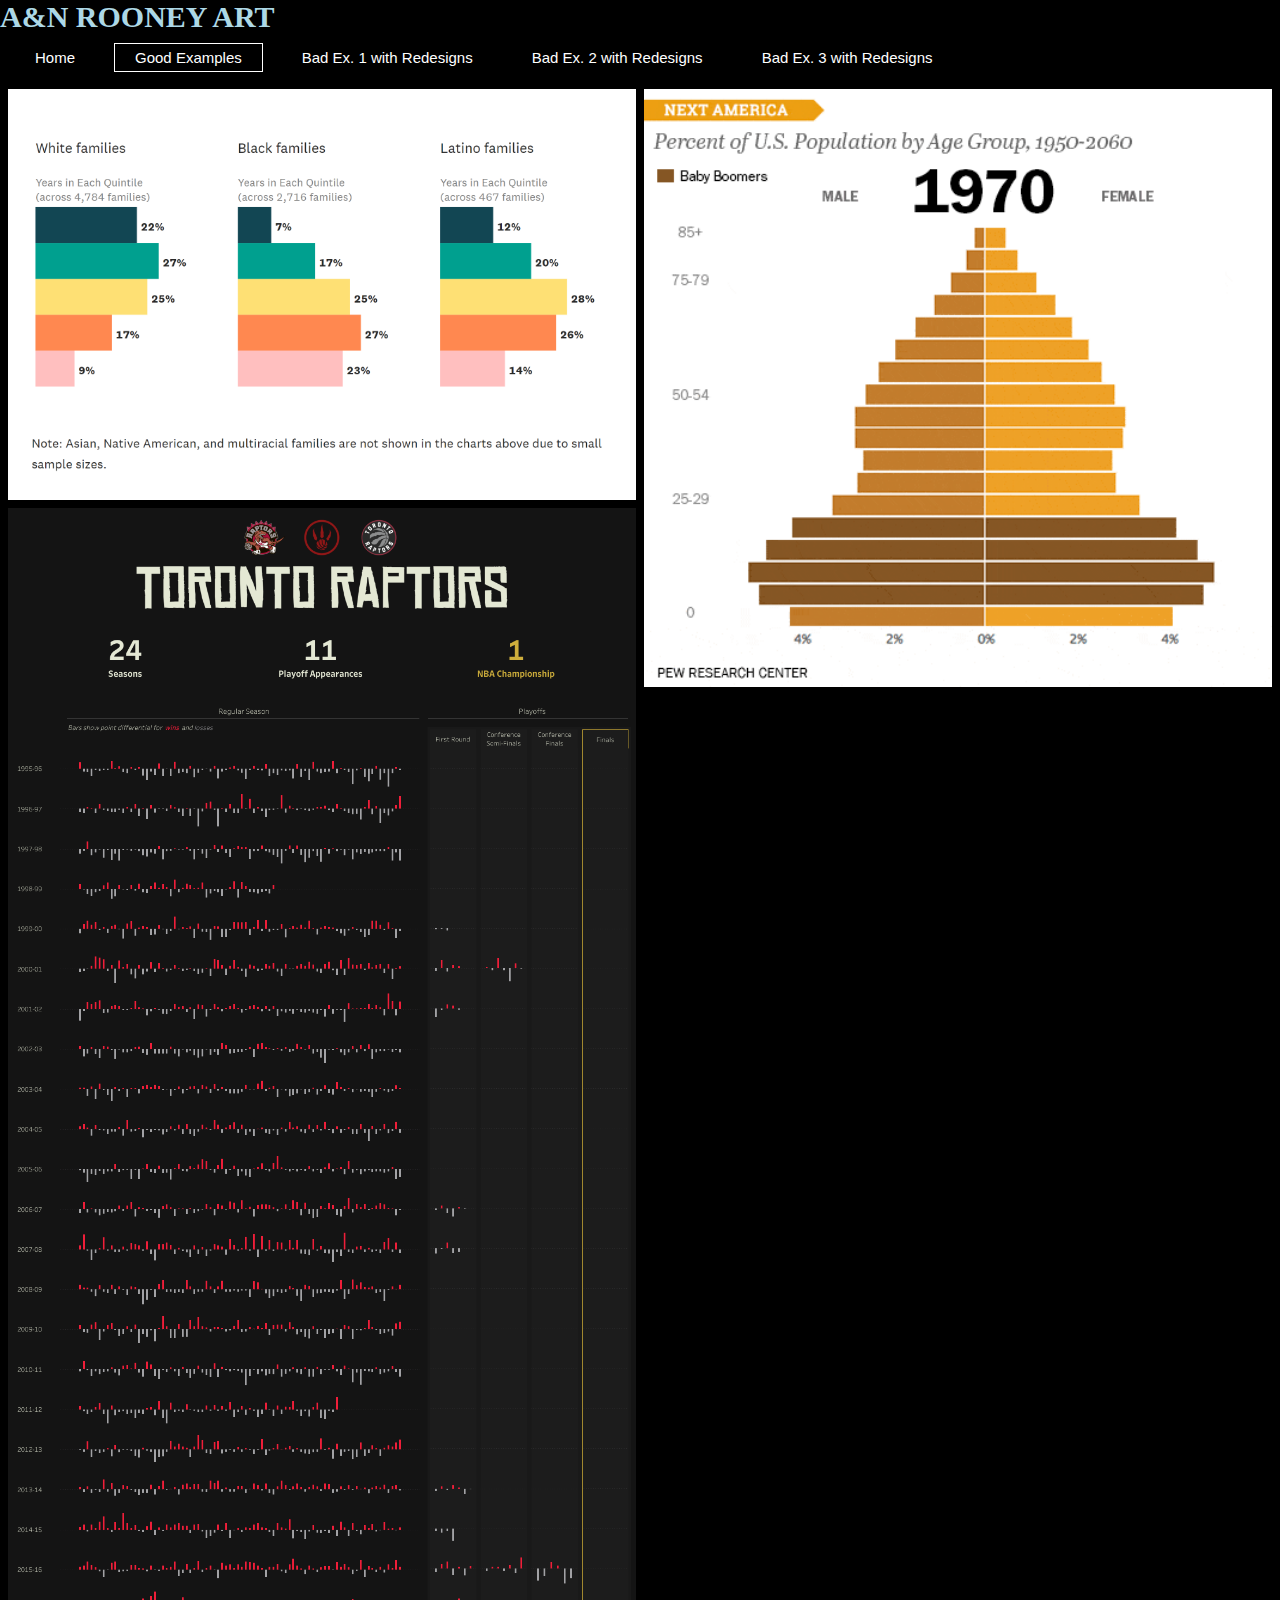
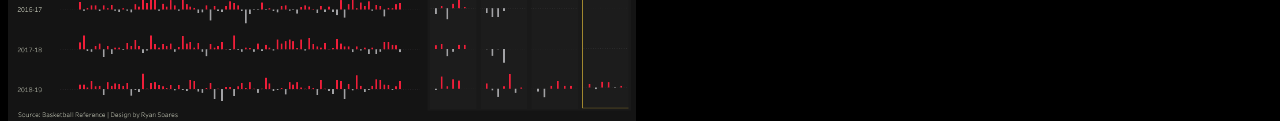
==== page1.html @ 4593bd71 "comitt2" ====
<html>

<head>
<title>Mini Project 1</title>

<link href="main.css" rel="stylesheet type="text/css"/>

</head>

<header>

<body>

  <h2>A&N Rooney Art</h2>

  <div class="row">


    <ul class="main-nav2">
        <li><a href="index.html">Home</a></li>
        <li class="active2"><a href="page1.html">Good Examples</a></li>
        <li><a href="page2.html">Bad Ex. 1 with Redesigns</a></li>
        <li><a href="page3.html">Bad Ex. 2 with Redesigns</a></li>
        <li><a href="page4.html">Bad Ex. 3 with Redesigns</a></li>
    </ul>

  </div>

  <div class="row2">
  <div class="column">
    <img src="good_image_mobility_race.png">

    <img src="good_image_raptors.png">

  </div>
  <div class="column">
    
    <img src="goodgif.gif">

  </div>
</div>








</body>
</header>

</html>
---- main.css ----
*
{
  margin: 0;
  padding: 0;
}

body
{
  background-color: black;
  margin: 0;
}

h1
{
  color: lightblue;
  text-transform: uppercase;
  font-size: 70px;
  text-align: center;
  margin-top: 275px;
}


.button
{
  text-align: center;
  margin-top: 30px;
}

.btn{
  border: 1px solid white;
  padding: 10px 30px;
  color: white;
  text-decoration: none;
  margin-right: 5px;
  font-size: 13px;
  text-transform: uppercase;
}

.btn-one
{
  font-family: "Roboto", sans-serif;
}

.btn-one:hover
{
  background-color: lightblue;
}

.btn-two
{
  font-family: "Roboto", sans-serif;
}

.btn-two:hover
{
  background-color: lightblue;
}

.main-nav
{
  list-style: none;
}

.main-nav li
{
  display: inline-block;
  margin-top: 15px;
  margin-left: 15px;
}

.main-nav a
{
  color: white;
  text-decoration: none;
  padding: 5px 20px;
  font-family: "Roboto", sans-serif;
  font-size: 15px;
}

.main-nav li a
{
  border: 1px solid white;
}


.row1
{
  max-width: 1200px;
}


h2
{
  color: lightblue;
  text-transform: uppercase;
  font-size: 30px;
  text-align: left;
f
}

.main-nav2
{
  list-style: none;
}

.main-nav2 li
{
  display: inline-block;
  margin-top: 15px;
  margin-left: 15px;
  margin-bottom: 15px;
}

.main-nav2 a
{
  color: white;
  text-decoration: none;
  padding: 5px 20px;
  font-family: "Roboto", sans-serif;
  font-size: 15px;
}

.main-nav2 li.active2 a
{
  border: 1px solid white;
}


.MainVideo
{
  bottom: 0px;
  right:0px;
  min-width: 100%;
  width: auto;
  height: 100vh;
  z-index: -1;
  overflow: hidden;
}

.row2
{
  display: flex;
  flex-wrap: wrap;
  padding: 0 4px;
}

.column
{
  -ms-flex: 40%;
  flex: 40%;
  max-width: 50%;
  padding: 0 4px;
}

.column img
{
  margin-top: 8px;
  vertical-align: middle;
  width: 100%;
}
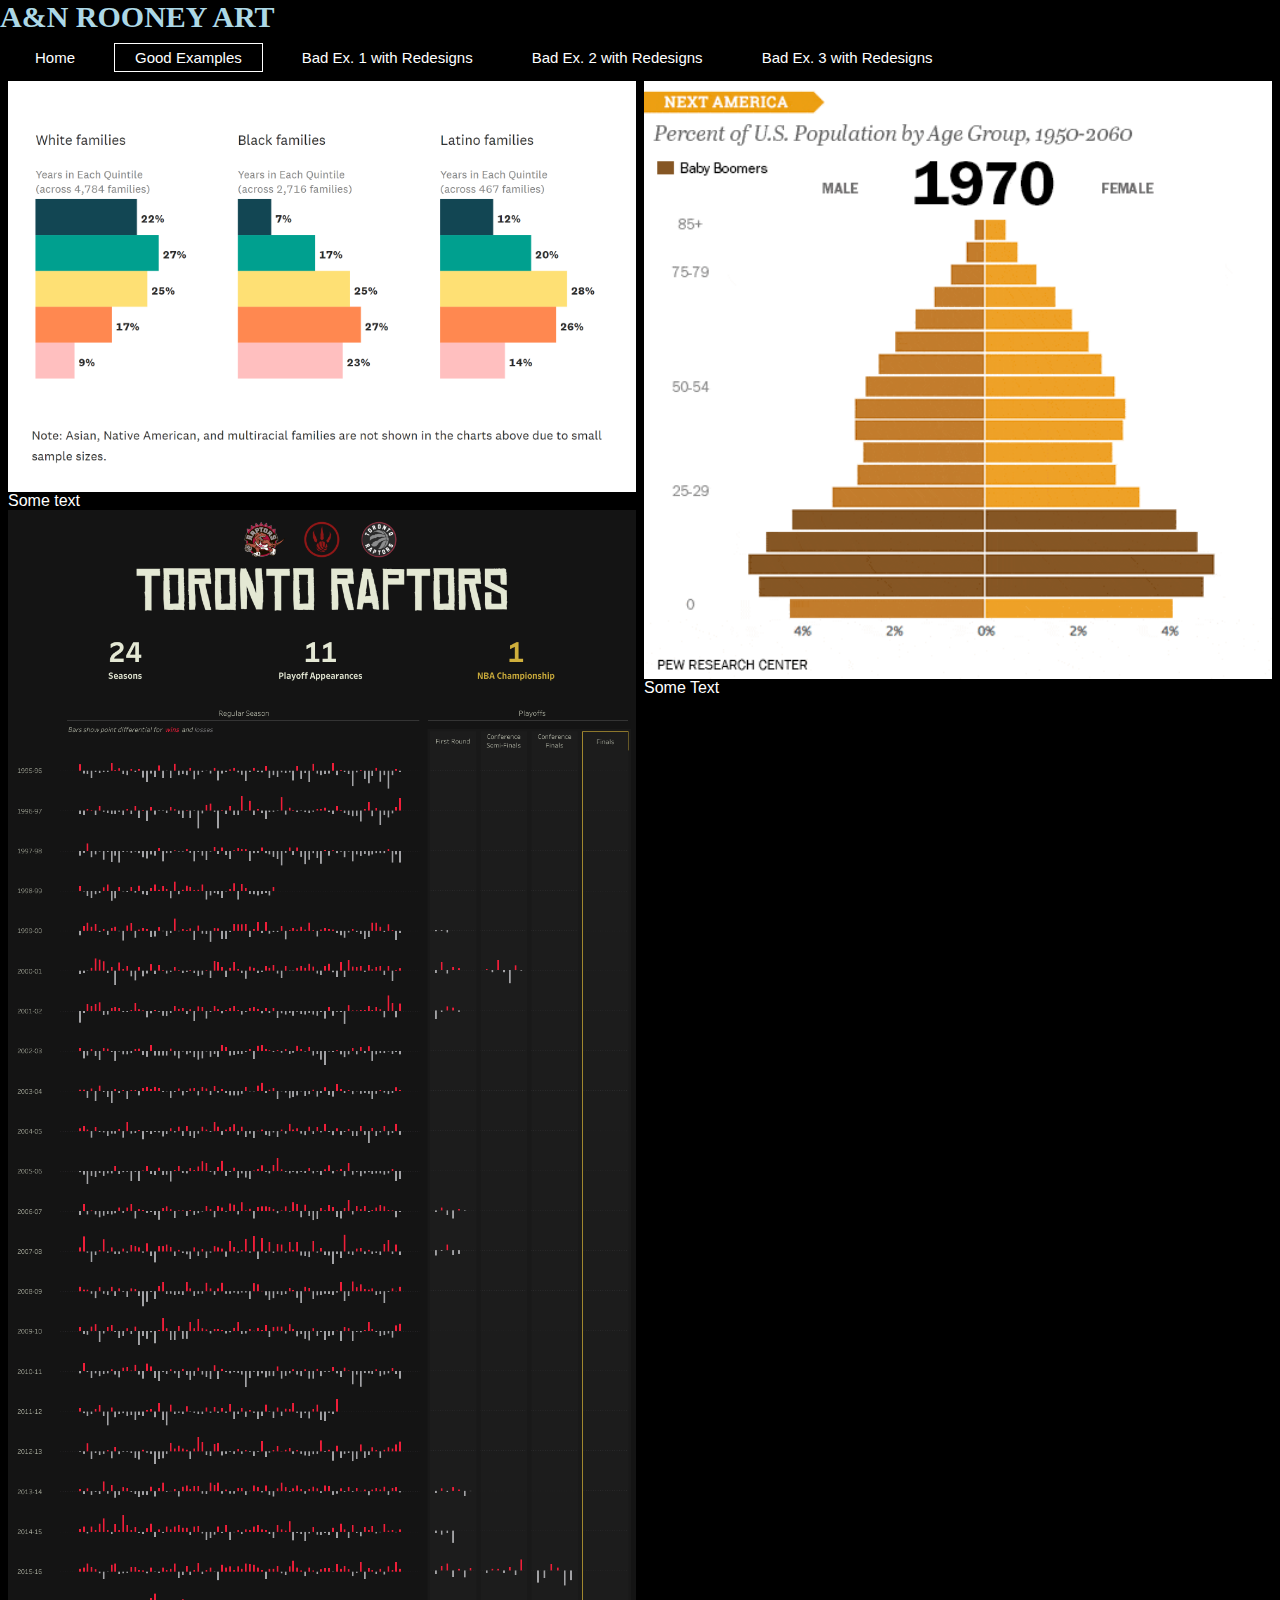
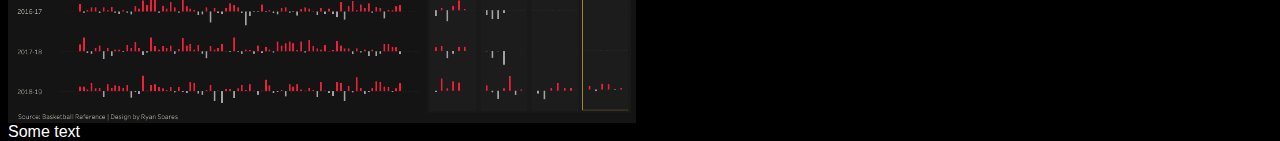
==== commit 77554fe2: "comitt3" ====
--- a/page1.html
+++ b/page1.html
@@ -28,20 +28,28 @@
 
   <div class="row2">
   <div class="column">
-    <img src="good_image_mobility_race.png">
 
-    <img src="good_image_raptors.png">
+    <div class="img-with-text">
+        <img src="good_image_mobility_race.png" alt="sometext" />
+        <p>Some text</p>
+    </div>
+
+    <div class="img-with-text">
+        <img src="good_image_raptors.png" alt="sometext" />
+        <p>Some text</p>
+    </div>
+
 
   </div>
   <div class="column">
     
-    <img src="goodgif.gif">
+    <div class="img-with-text">
+        <img src="goodgif.gif" alt="sometext" />
+        <p>Some Text</p>
+    </div>
 
   </div>
 </div>
-
-
-
 
 
 
--- a/main.css
+++ b/main.css
@@ -34,6 +34,7 @@
   margin-right: 5px;
   font-size: 13px;
   text-transform: uppercase;
+  font-weight: bold;
 }
 
 .btn-one
@@ -159,3 +160,15 @@
   width: 100%;
 }
 
+
+.img-with-text {
+  text-align: justify;
+  width: 100%;
+  color: white;
+  font-family: "Roboto", sans-serif;
+}
+
+.img-with-text img {
+  display: block;
+  margin: 0 auto;
+}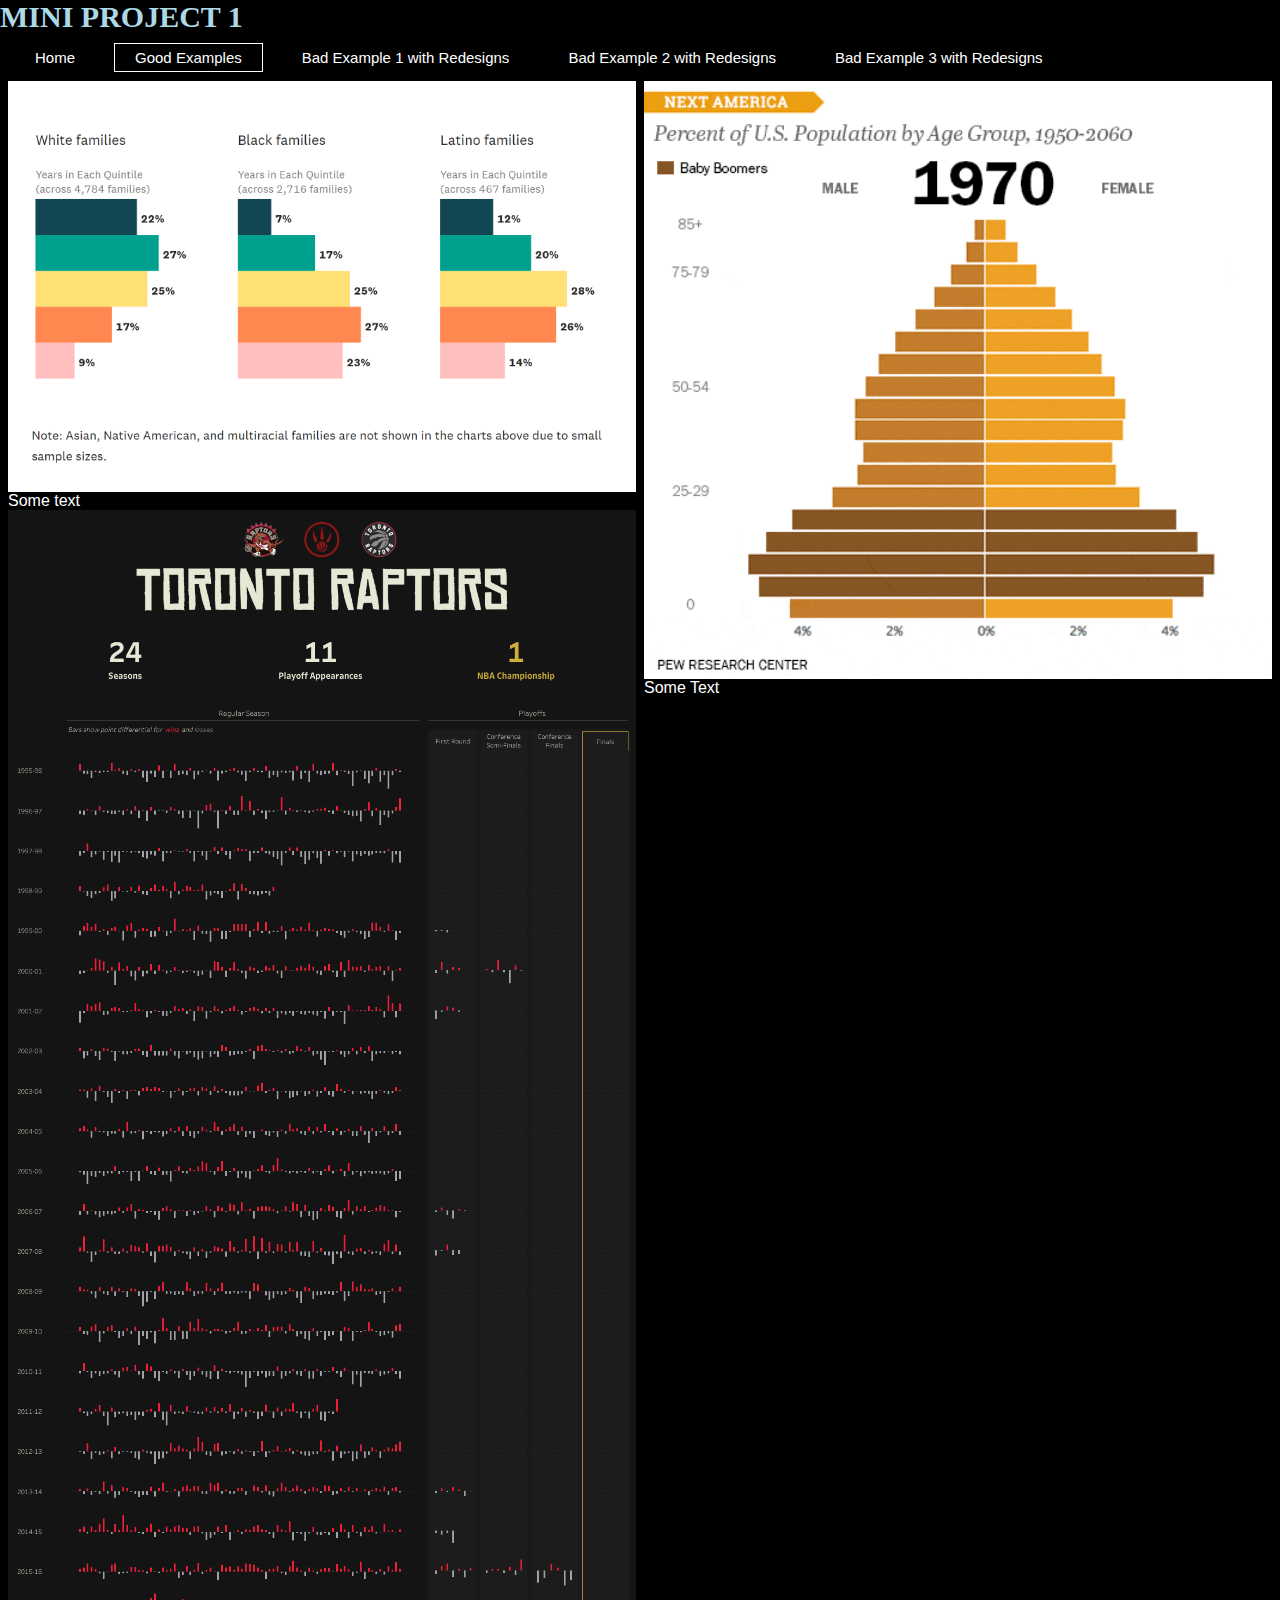
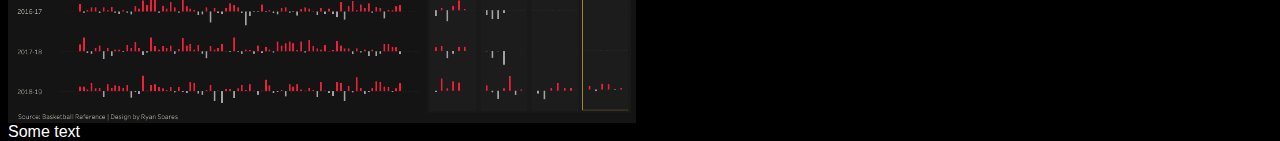
==== commit 7d6cabab: "commit" ====
--- a/page1.html
+++ b/page1.html
@@ -11,7 +11,7 @@
 
 <body>
 
-  <h2>A&N Rooney Art</h2>
+  <h2>Mini Project 1</h2>
 
   <div class="row">
 
@@ -19,9 +19,9 @@
     <ul class="main-nav2">
         <li><a href="index.html">Home</a></li>
         <li class="active2"><a href="page1.html">Good Examples</a></li>
-        <li><a href="page2.html">Bad Ex. 1 with Redesigns</a></li>
-        <li><a href="page3.html">Bad Ex. 2 with Redesigns</a></li>
-        <li><a href="page4.html">Bad Ex. 3 with Redesigns</a></li>
+        <li><a href="page2.html">Bad Example 1 with Redesigns</a></li>
+        <li><a href="page3.html">Bad Example 2 with Redesigns</a></li>
+        <li><a href="page4.html">Bad Example 3 with Redesigns</a></li>
     </ul>
 
   </div>
--- a/main.css
+++ b/main.css
@@ -96,7 +96,6 @@
   text-transform: uppercase;
   font-size: 30px;
   text-align: left;
-f
 }
 
 .main-nav2
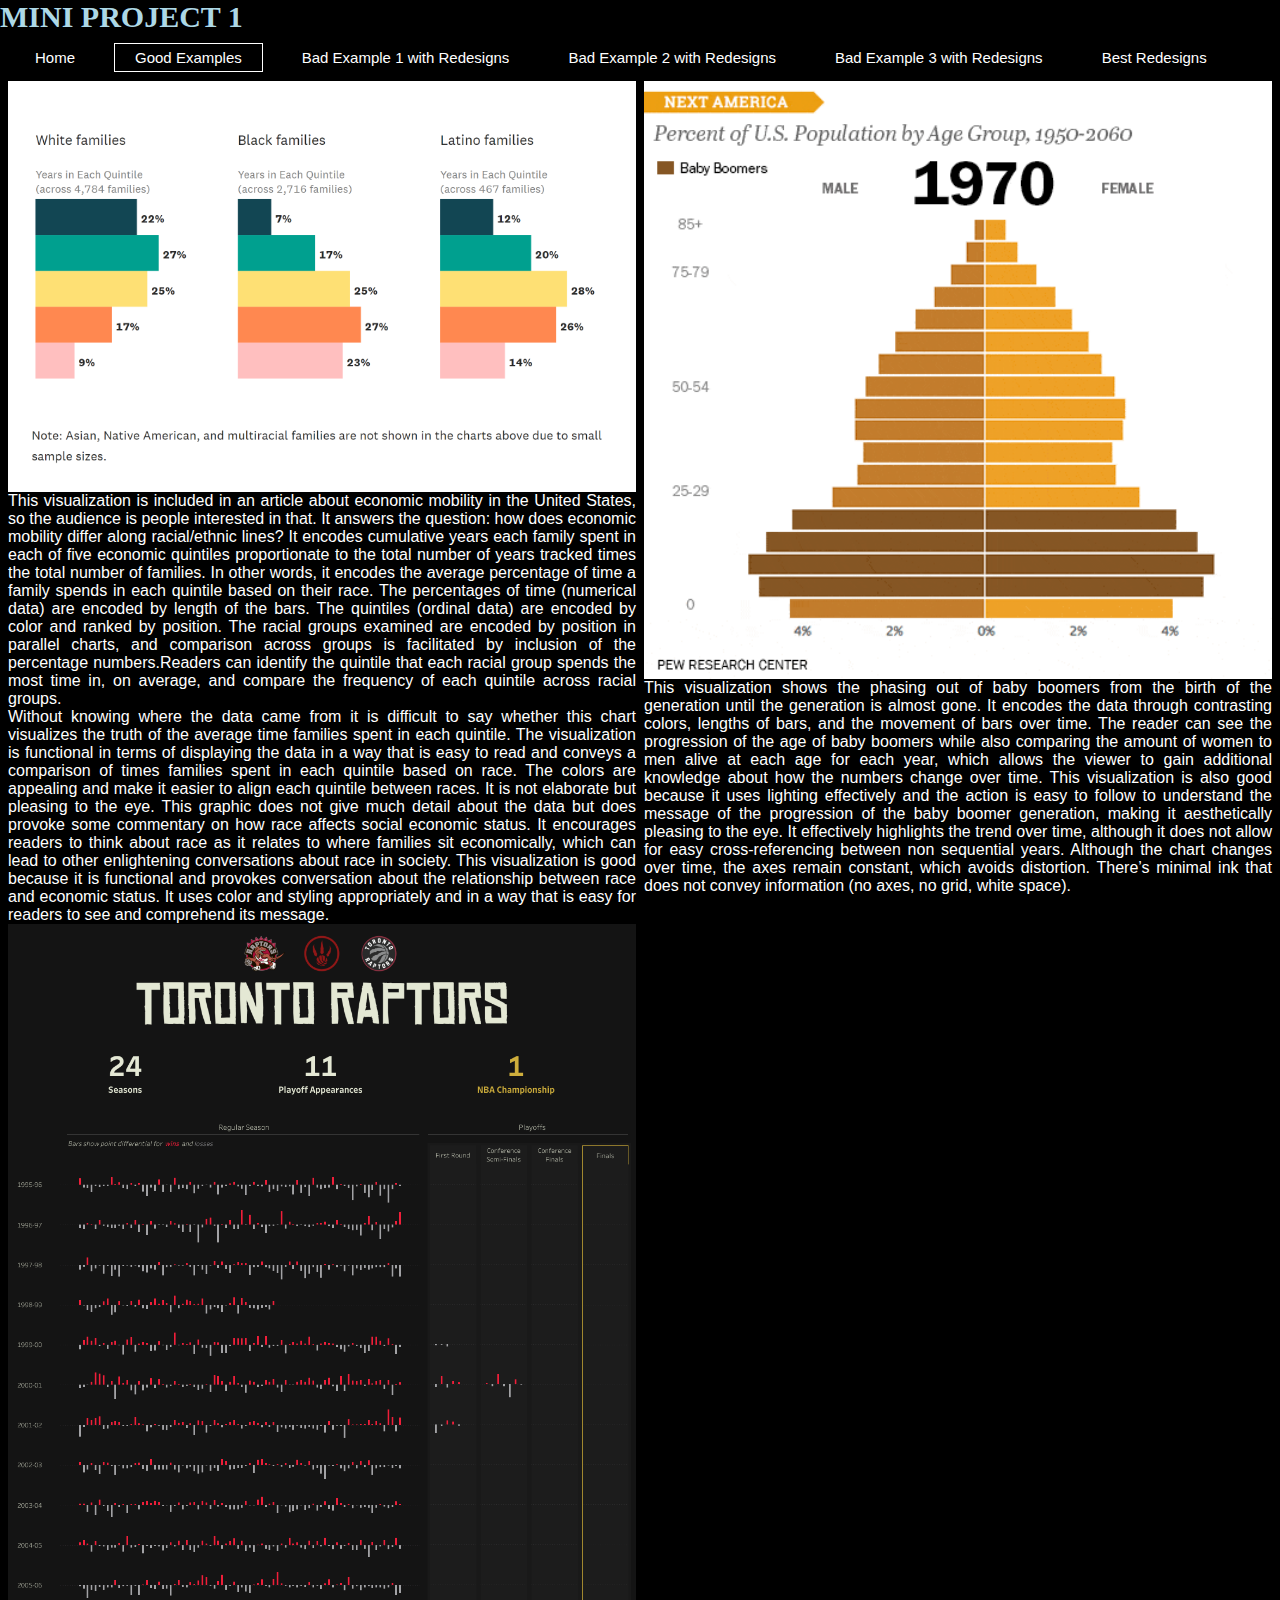
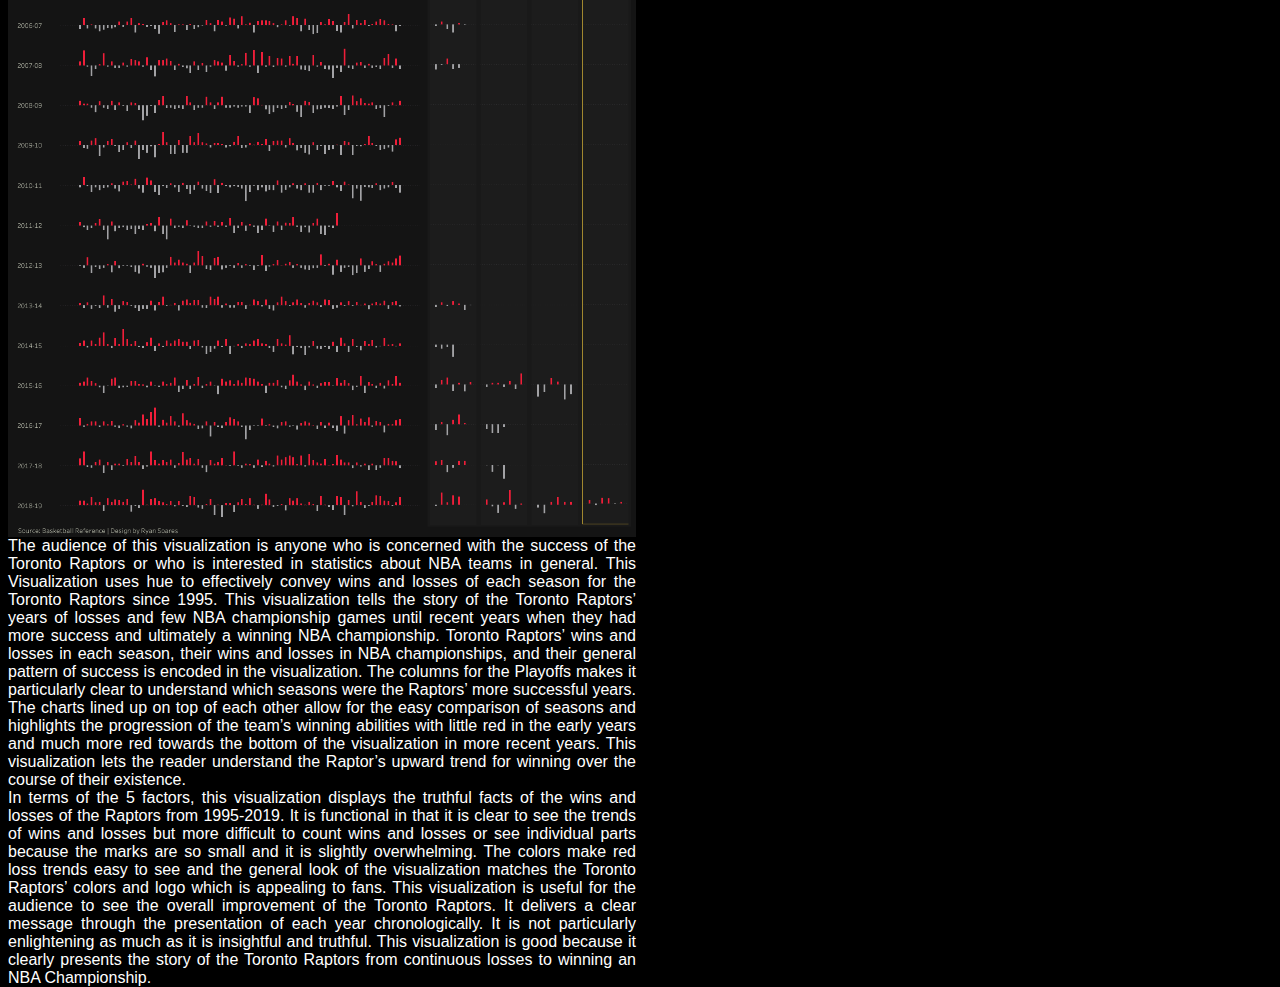
==== commit b3ef679f: "commit" ====
--- a/page1.html
+++ b/page1.html
@@ -22,6 +22,7 @@
         <li><a href="page2.html">Bad Example 1 with Redesigns</a></li>
         <li><a href="page3.html">Bad Example 2 with Redesigns</a></li>
         <li><a href="page4.html">Bad Example 3 with Redesigns</a></li>
+        <li><a href="page6.html">Best Redesigns</a></li>
     </ul>
 
   </div>
@@ -31,12 +32,17 @@
 
     <div class="img-with-text">
         <img src="good_image_mobility_race.png" alt="sometext" />
-        <p>Some text</p>
+        <p>This visualization is included in an article about economic mobility in the United States, so the audience is people interested in that. It answers the question: how does economic mobility differ along racial/ethnic lines? It encodes cumulative years each family spent in each of five economic quintiles proportionate to the total number of years tracked times the total number of families. In other words, it encodes the average percentage of time a family spends in each quintile based on their race. The percentages of time (numerical data) are encoded by length of the bars. The quintiles (ordinal data) are encoded by color and ranked by position. The racial groups examined are encoded by position in parallel charts, and comparison across groups is facilitated by inclusion of the percentage numbers.Readers can identify the quintile that each racial group spends the most time in, on average, and compare the frequency of each quintile across racial groups. </p>
+        <p>Without knowing where the data came from it is difficult to say whether this chart visualizes the truth of the average time families spent in each quintile. The visualization is functional in terms of displaying the data in a way that is easy to read and conveys a comparison of times families spent in each quintile based on race. The colors are appealing and make it easier to align each quintile between races. It is not elaborate but pleasing to the eye. This graphic does not give much detail about the data but does provoke some commentary on how race affects social economic status. It encourages readers to think about race as it relates to where families sit economically, which can lead to other enlightening conversations about race in society. This visualization is good because it is functional and provokes conversation about the relationship between race and economic status. It uses color and styling appropriately and in a way that is easy for readers to see and comprehend its message.
+        </p>
     </div>
 
     <div class="img-with-text">
         <img src="good_image_raptors.png" alt="sometext" />
-        <p>Some text</p>
+        <p>The audience of this visualization is anyone who is concerned with the success of the Toronto Raptors or who is interested in statistics about NBA teams in general. This Visualization uses hue to effectively convey wins and losses of each season for the Toronto Raptors since 1995. This visualization tells the story of the Toronto Raptors’ years of losses and few NBA championship games until recent years when they had more success and ultimately a winning NBA championship. Toronto Raptors’ wins and losses in each season, their wins and losses in NBA championships, and their general pattern of success is encoded in the visualization. The columns for the Playoffs makes it particularly clear to understand which seasons were the Raptors’ more successful years. The charts lined up on top of each other allow for the easy comparison of seasons and highlights the progression of the team’s winning abilities with little red in the early years and much more red towards the bottom of the visualization in more recent years. This visualization lets the reader understand the Raptor’s upward trend for winning over the course of their existence.
+        </p>
+        <p>In terms of the 5 factors, this visualization displays the truthful facts of the wins and losses of the Raptors from 1995-2019. It is functional in that it is clear to see the trends of wins and losses but more difficult to count wins and losses or see individual parts because the marks are so small and it is slightly overwhelming. The colors make red loss trends easy to see and the general look of the visualization matches the Toronto Raptors’ colors and logo which is appealing to fans. This visualization is useful for the audience to see the overall improvement of the Toronto Raptors. It delivers a clear message through the presentation of each year chronologically. It is not particularly enlightening as much as it is insightful and truthful. This visualization is good because it clearly presents the story of the Toronto Raptors from continuous losses to winning an NBA Championship.
+        </p>
     </div>
 
 
@@ -45,7 +51,8 @@
     
     <div class="img-with-text">
         <img src="goodgif.gif" alt="sometext" />
-        <p>Some Text</p>
+        <p>This visualization shows the phasing out of baby boomers from the birth of the generation until the generation is almost gone. It encodes the data through contrasting colors, lengths of bars, and the movement of bars over time. The reader can see the progression of the age of baby boomers while also comparing the amount of women to men alive at each age for each year, which allows the viewer to gain additional knowledge about how the numbers change over time. This visualization is also good because it uses lighting effectively and the action is easy to follow to understand the message of the progression of the baby boomer generation, making it aesthetically pleasing to the eye. It effectively highlights the trend over time, although it does not allow for easy cross-referencing between non sequential years. Although the chart changes over time, the axes remain constant, which avoids distortion. There’s minimal ink that does not convey information (no axes, no grid, white space). 
+        </p>
     </div>
 
   </div>
--- a/main.css
+++ b/main.css
@@ -126,17 +126,6 @@
 }
 
 
-.MainVideo
-{
-  bottom: 0px;
-  right:0px;
-  min-width: 100%;
-  width: auto;
-  height: 100vh;
-  z-index: -1;
-  overflow: hidden;
-}
-
 .row2
 {
   display: flex;
@@ -159,6 +148,15 @@
   width: 100%;
 }
 
+.column2 img
+{
+  max-width: 100%;
+  padding: 0 4px;
+  display: block;
+  margin-left: auto;
+  margin-right: auto;
+}
+
 
 .img-with-text {
   text-align: justify;
@@ -170,4 +168,17 @@
 .img-with-text img {
   display: block;
   margin: 0 auto;
+}
+
+
+.img-with-text1 {
+  text-align: center;
+  width: 100%;
+  color: white;
+  font-family: "Roboto", sans-serif;
+}
+
+.img-with-text1 img {
+  display: block;
+  margin: 0 auto;
 }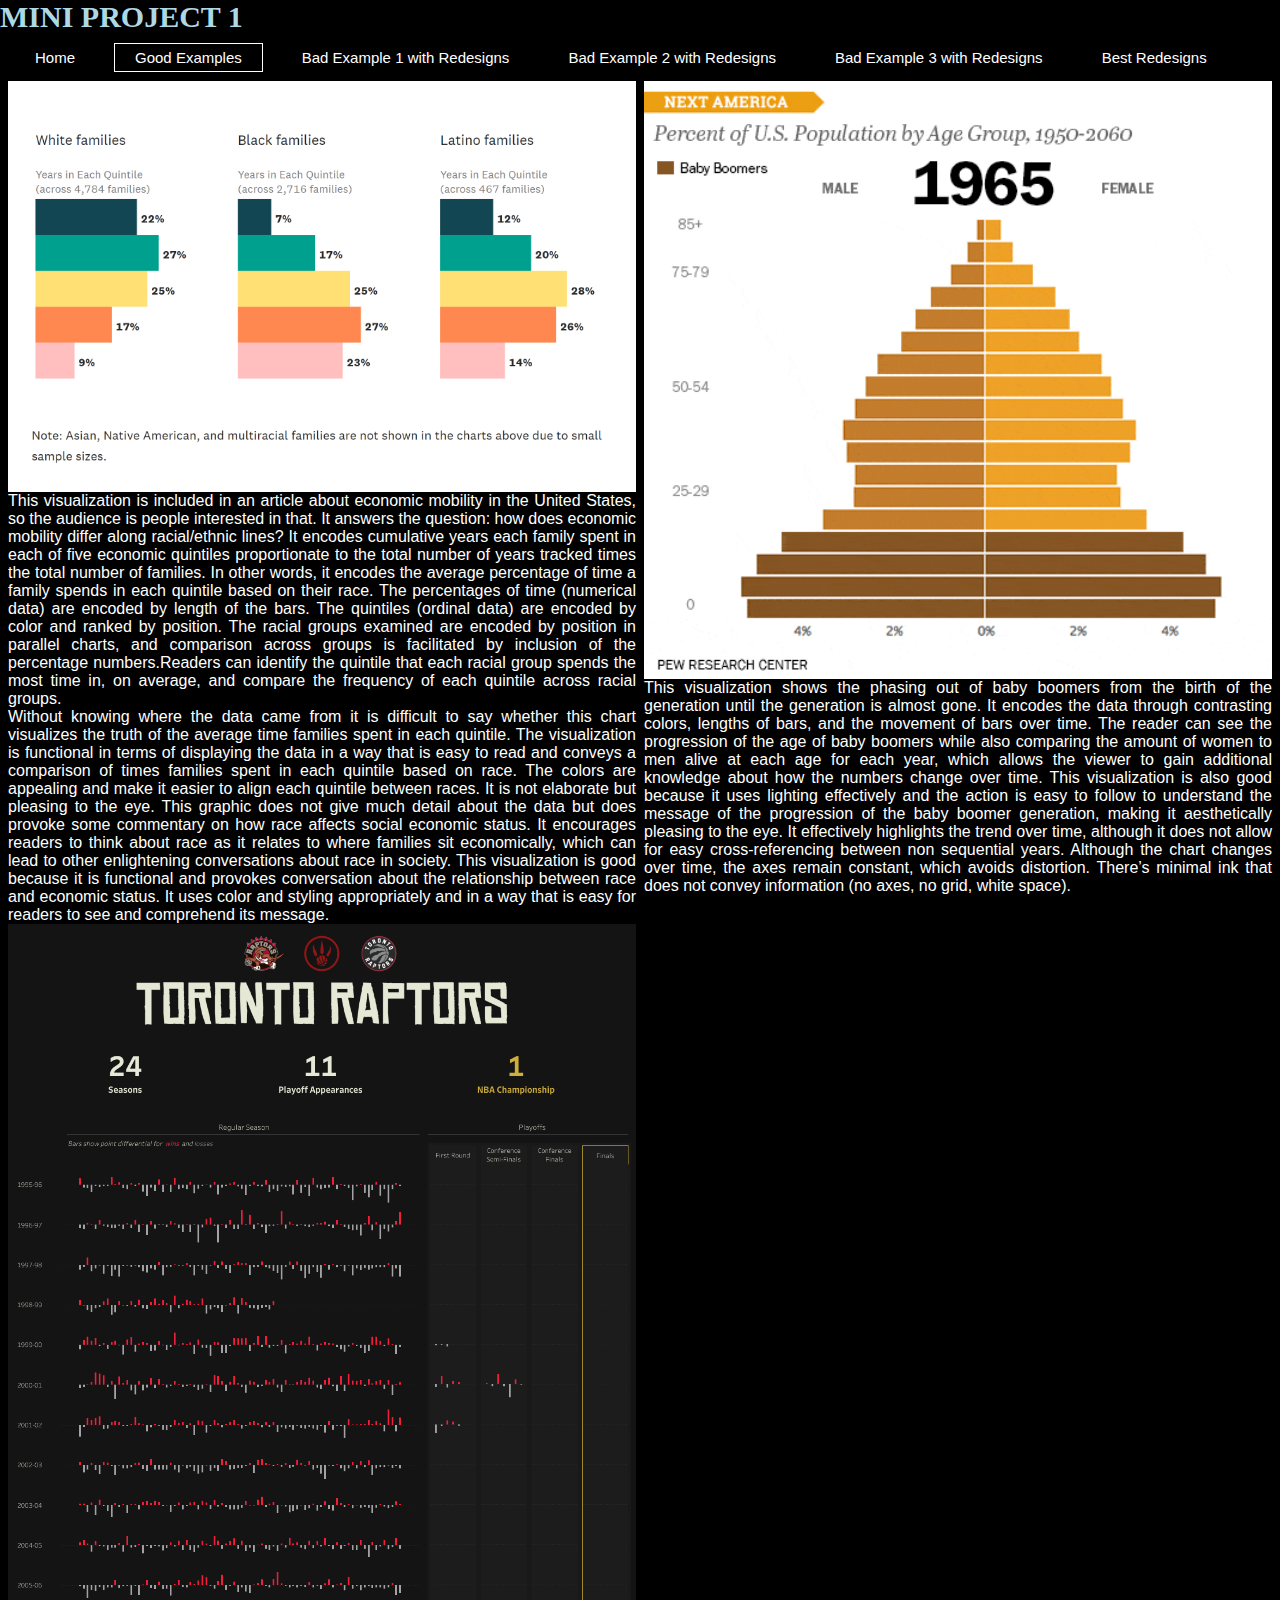
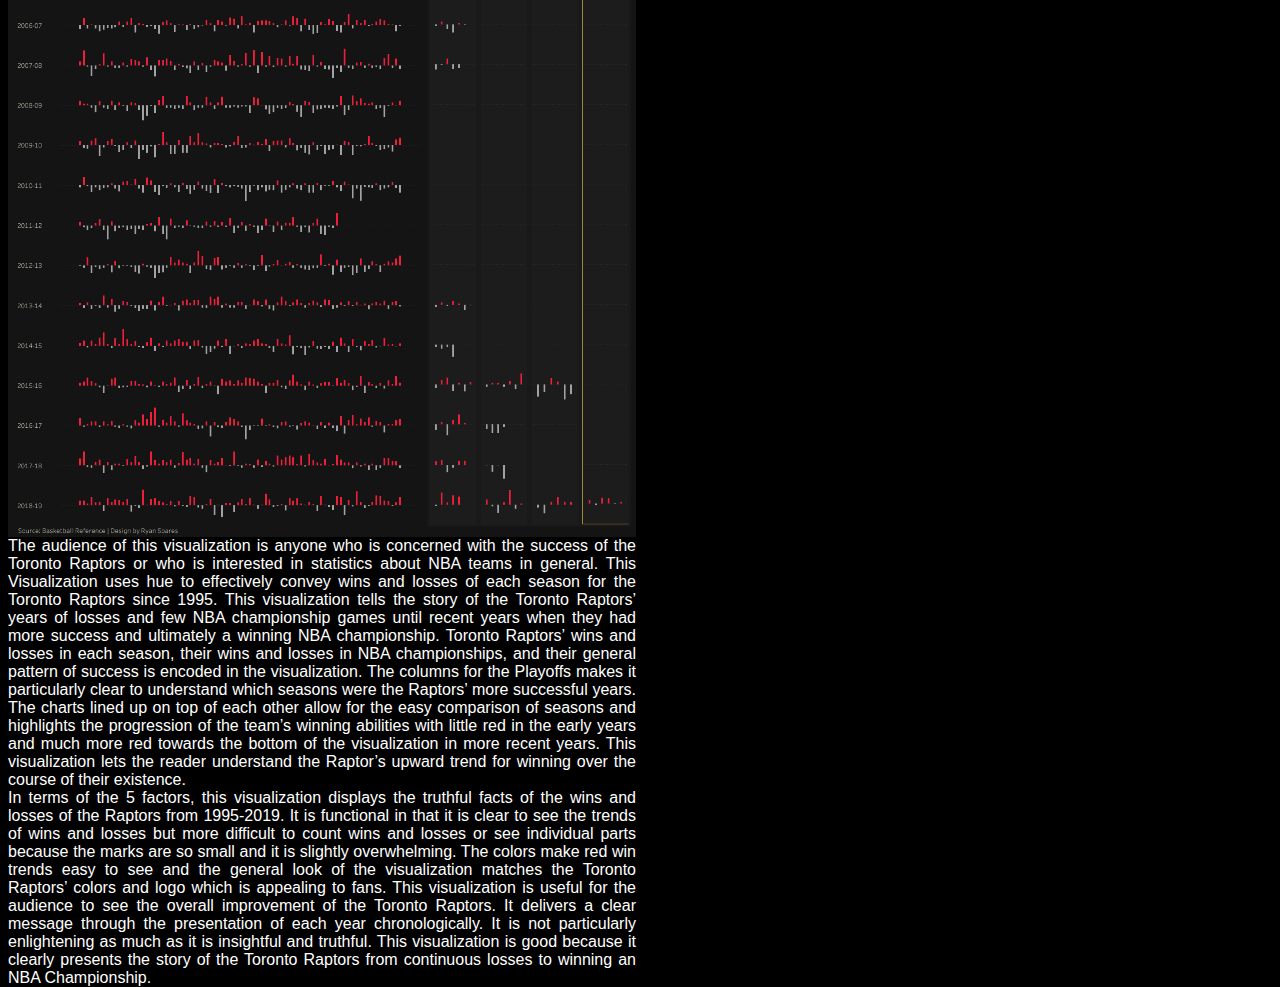
==== commit 4a3ab8de: "w" ====
--- a/page1.html
+++ b/page1.html
@@ -41,7 +41,7 @@
         <img src="good_image_raptors.png" alt="sometext" />
         <p>The audience of this visualization is anyone who is concerned with the success of the Toronto Raptors or who is interested in statistics about NBA teams in general. This Visualization uses hue to effectively convey wins and losses of each season for the Toronto Raptors since 1995. This visualization tells the story of the Toronto Raptors’ years of losses and few NBA championship games until recent years when they had more success and ultimately a winning NBA championship. Toronto Raptors’ wins and losses in each season, their wins and losses in NBA championships, and their general pattern of success is encoded in the visualization. The columns for the Playoffs makes it particularly clear to understand which seasons were the Raptors’ more successful years. The charts lined up on top of each other allow for the easy comparison of seasons and highlights the progression of the team’s winning abilities with little red in the early years and much more red towards the bottom of the visualization in more recent years. This visualization lets the reader understand the Raptor’s upward trend for winning over the course of their existence.
         </p>
-        <p>In terms of the 5 factors, this visualization displays the truthful facts of the wins and losses of the Raptors from 1995-2019. It is functional in that it is clear to see the trends of wins and losses but more difficult to count wins and losses or see individual parts because the marks are so small and it is slightly overwhelming. The colors make red loss trends easy to see and the general look of the visualization matches the Toronto Raptors’ colors and logo which is appealing to fans. This visualization is useful for the audience to see the overall improvement of the Toronto Raptors. It delivers a clear message through the presentation of each year chronologically. It is not particularly enlightening as much as it is insightful and truthful. This visualization is good because it clearly presents the story of the Toronto Raptors from continuous losses to winning an NBA Championship.
+        <p> In terms of the 5 factors, this visualization displays the truthful facts of the wins and losses of the Raptors from 1995-2019. It is functional in that it is clear to see the trends of wins and losses but more difficult to count wins and losses or see individual parts because the marks are so small and it is slightly overwhelming. The colors make red win trends easy to see and the general look of the visualization matches the Toronto Raptors’ colors and logo which is appealing to fans. This visualization is useful for the audience to see the overall improvement of the Toronto Raptors. It delivers a clear message through the presentation of each year chronologically. It is not particularly enlightening as much as it is insightful and truthful. This visualization is good because it clearly presents the story of the Toronto Raptors from continuous losses to winning an NBA Championship.
         </p>
     </div>
 
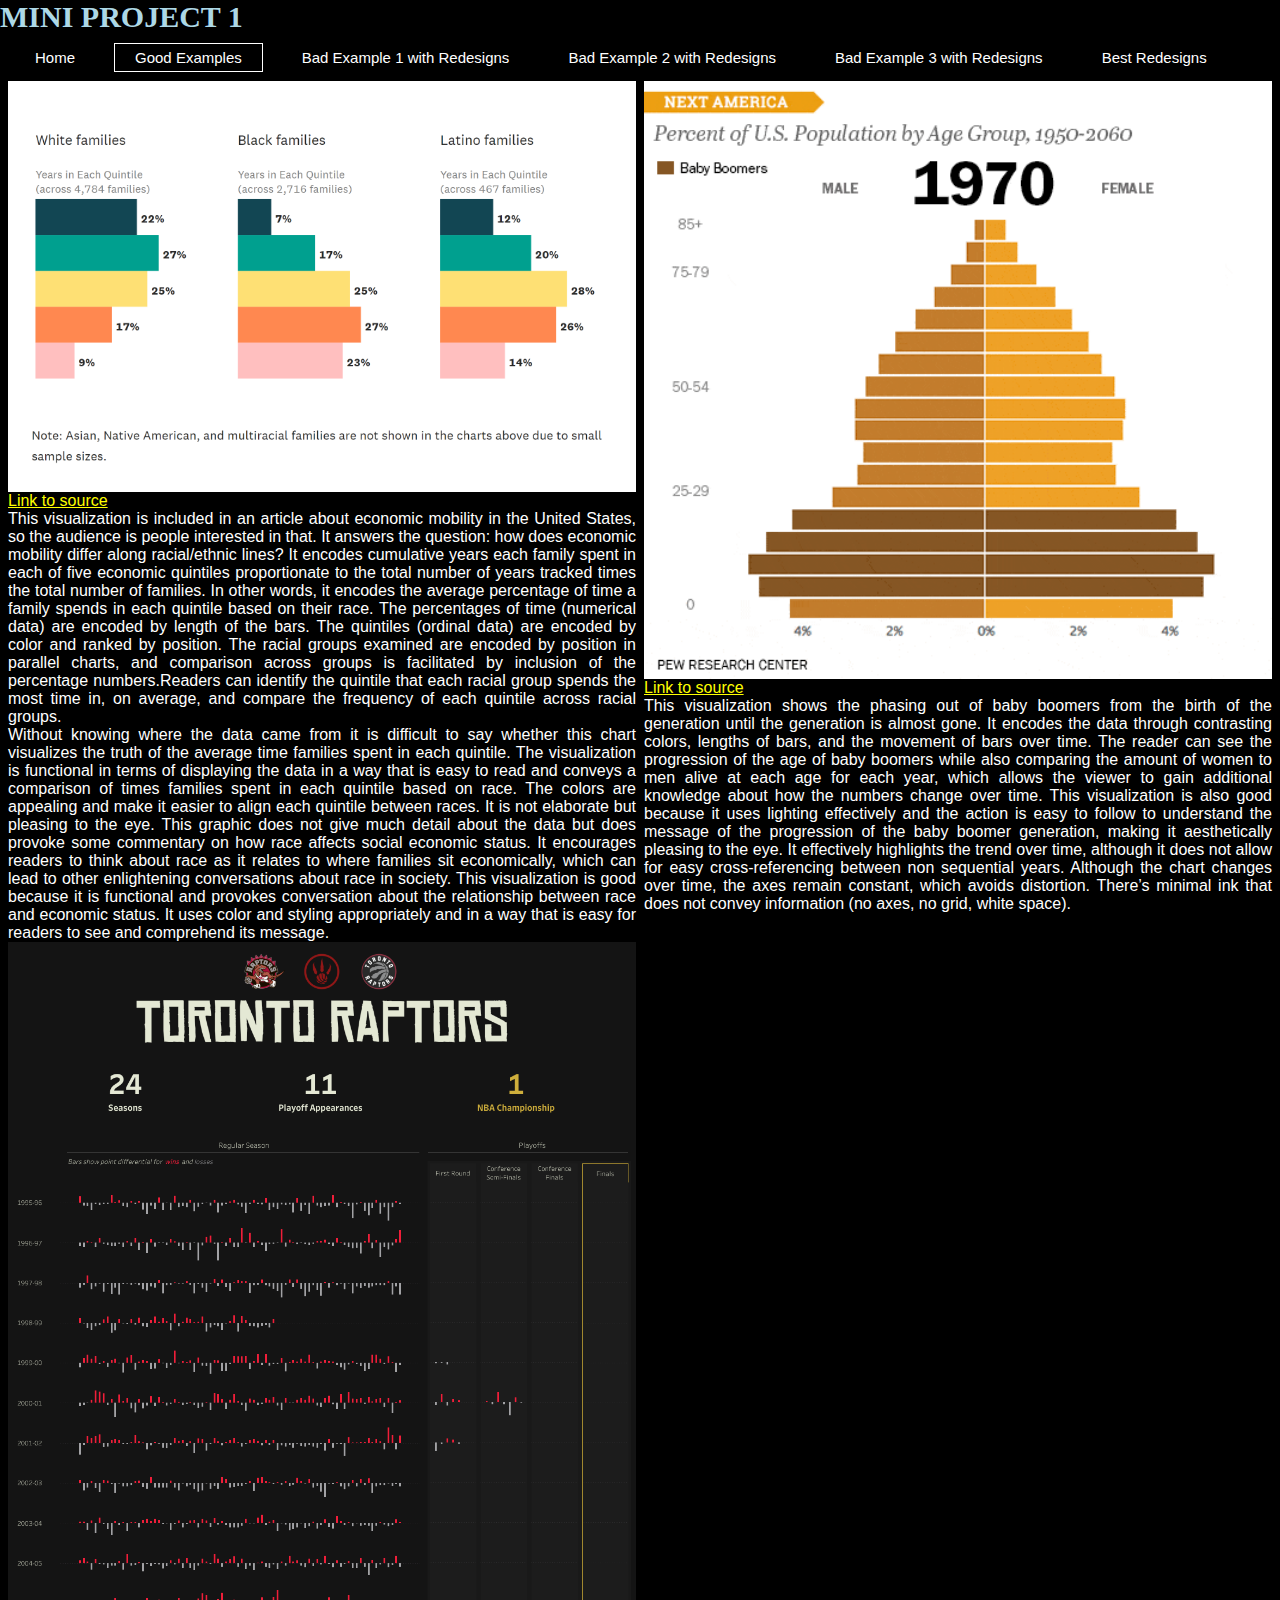
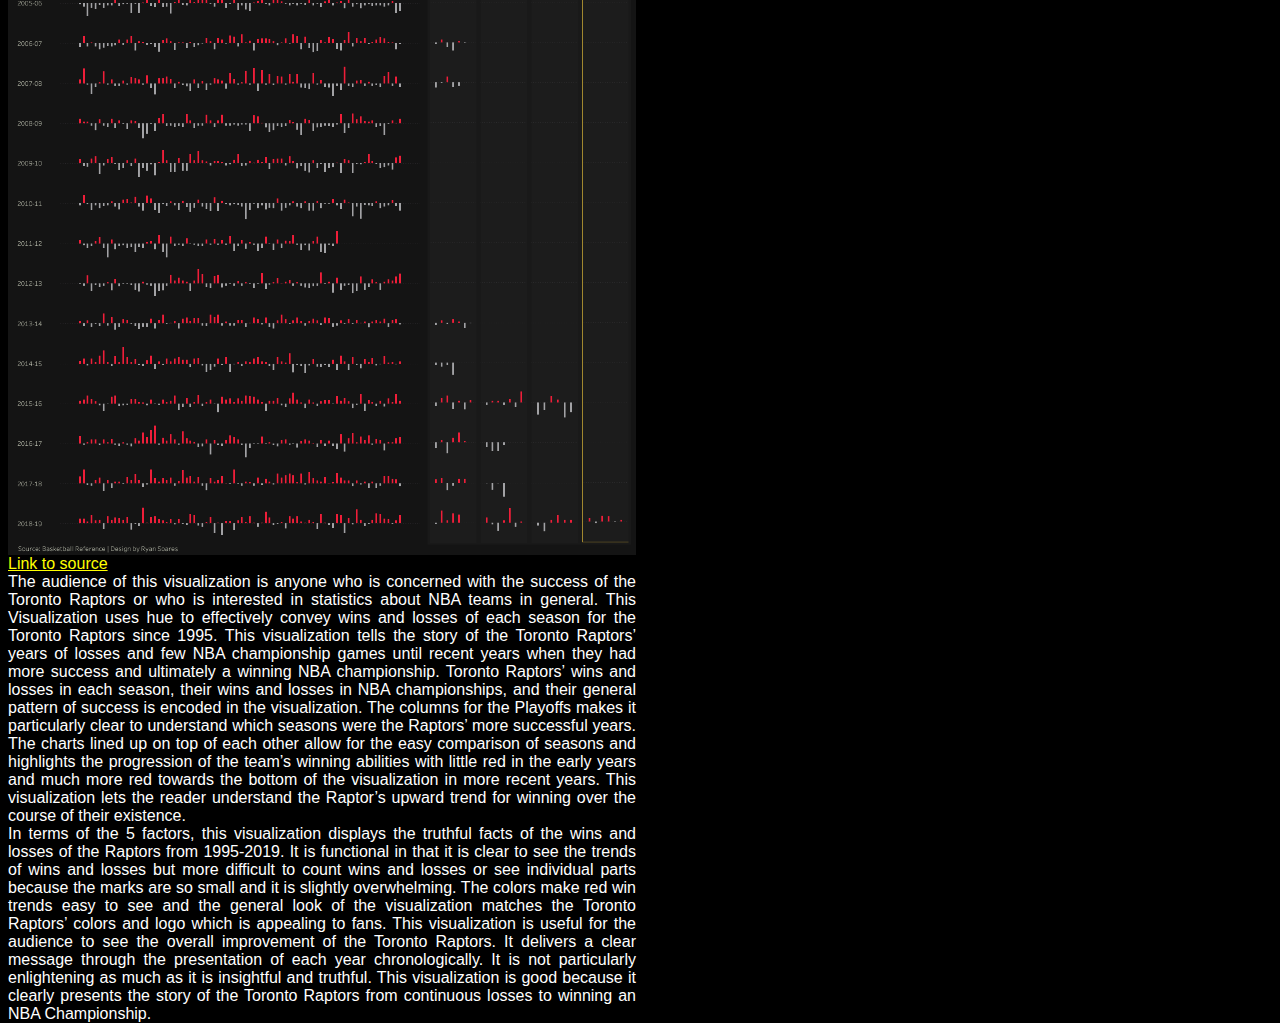
==== commit 7299a4e7: "links" ====
--- a/page1.html
+++ b/page1.html
@@ -32,6 +32,7 @@
 
     <div class="img-with-text">
         <img src="good_image_mobility_race.png" alt="sometext" />
+        <a href="https://www.google.com/url?q=https://pudding.cool/2020/08/income/&sa=D&ust=1600953282641000&usg=AFQjCNHra6m6hzC_dVwf0L9AfeWx4efJsw" style="color: yellow;">Link to source</a>
         <p>This visualization is included in an article about economic mobility in the United States, so the audience is people interested in that. It answers the question: how does economic mobility differ along racial/ethnic lines? It encodes cumulative years each family spent in each of five economic quintiles proportionate to the total number of years tracked times the total number of families. In other words, it encodes the average percentage of time a family spends in each quintile based on their race. The percentages of time (numerical data) are encoded by length of the bars. The quintiles (ordinal data) are encoded by color and ranked by position. The racial groups examined are encoded by position in parallel charts, and comparison across groups is facilitated by inclusion of the percentage numbers.Readers can identify the quintile that each racial group spends the most time in, on average, and compare the frequency of each quintile across racial groups. </p>
         <p>Without knowing where the data came from it is difficult to say whether this chart visualizes the truth of the average time families spent in each quintile. The visualization is functional in terms of displaying the data in a way that is easy to read and conveys a comparison of times families spent in each quintile based on race. The colors are appealing and make it easier to align each quintile between races. It is not elaborate but pleasing to the eye. This graphic does not give much detail about the data but does provoke some commentary on how race affects social economic status. It encourages readers to think about race as it relates to where families sit economically, which can lead to other enlightening conversations about race in society. This visualization is good because it is functional and provokes conversation about the relationship between race and economic status. It uses color and styling appropriately and in a way that is easy for readers to see and comprehend its message.
         </p>
@@ -39,6 +40,7 @@
 
     <div class="img-with-text">
         <img src="good_image_raptors.png" alt="sometext" />
+        <a href="https://www.google.com/url?q=https://www.informationisbeautifulawards.com/showcase/4140-toronto-raptors-season-history&sa=D&ust=1600953239103000&usg=AFQjCNF4etHnMY1jy_4ON3WYQCCitx4e4g" style="color: yellow;">Link to source</a>
         <p>The audience of this visualization is anyone who is concerned with the success of the Toronto Raptors or who is interested in statistics about NBA teams in general. This Visualization uses hue to effectively convey wins and losses of each season for the Toronto Raptors since 1995. This visualization tells the story of the Toronto Raptors’ years of losses and few NBA championship games until recent years when they had more success and ultimately a winning NBA championship. Toronto Raptors’ wins and losses in each season, their wins and losses in NBA championships, and their general pattern of success is encoded in the visualization. The columns for the Playoffs makes it particularly clear to understand which seasons were the Raptors’ more successful years. The charts lined up on top of each other allow for the easy comparison of seasons and highlights the progression of the team’s winning abilities with little red in the early years and much more red towards the bottom of the visualization in more recent years. This visualization lets the reader understand the Raptor’s upward trend for winning over the course of their existence.
         </p>
         <p> In terms of the 5 factors, this visualization displays the truthful facts of the wins and losses of the Raptors from 1995-2019. It is functional in that it is clear to see the trends of wins and losses but more difficult to count wins and losses or see individual parts because the marks are so small and it is slightly overwhelming. The colors make red win trends easy to see and the general look of the visualization matches the Toronto Raptors’ colors and logo which is appealing to fans. This visualization is useful for the audience to see the overall improvement of the Toronto Raptors. It delivers a clear message through the presentation of each year chronologically. It is not particularly enlightening as much as it is insightful and truthful. This visualization is good because it clearly presents the story of the Toronto Raptors from continuous losses to winning an NBA Championship.
@@ -51,6 +53,7 @@
     
     <div class="img-with-text">
         <img src="goodgif.gif" alt="sometext" />
+        <a href="https://www.google.com/url?q=https://www.tableau.com/learn/articles/best-beautiful-data-visualization-examples&sa=D&ust=1600953267040000&usg=AFQjCNHmqGwWrrZtD4_dV8kWLmtYj8cpow" style="color: yellow;">Link to source</a>
         <p>This visualization shows the phasing out of baby boomers from the birth of the generation until the generation is almost gone. It encodes the data through contrasting colors, lengths of bars, and the movement of bars over time. The reader can see the progression of the age of baby boomers while also comparing the amount of women to men alive at each age for each year, which allows the viewer to gain additional knowledge about how the numbers change over time. This visualization is also good because it uses lighting effectively and the action is easy to follow to understand the message of the progression of the baby boomer generation, making it aesthetically pleasing to the eye. It effectively highlights the trend over time, although it does not allow for easy cross-referencing between non sequential years. Although the chart changes over time, the axes remain constant, which avoids distortion. There’s minimal ink that does not convey information (no axes, no grid, white space). 
         </p>
     </div>
